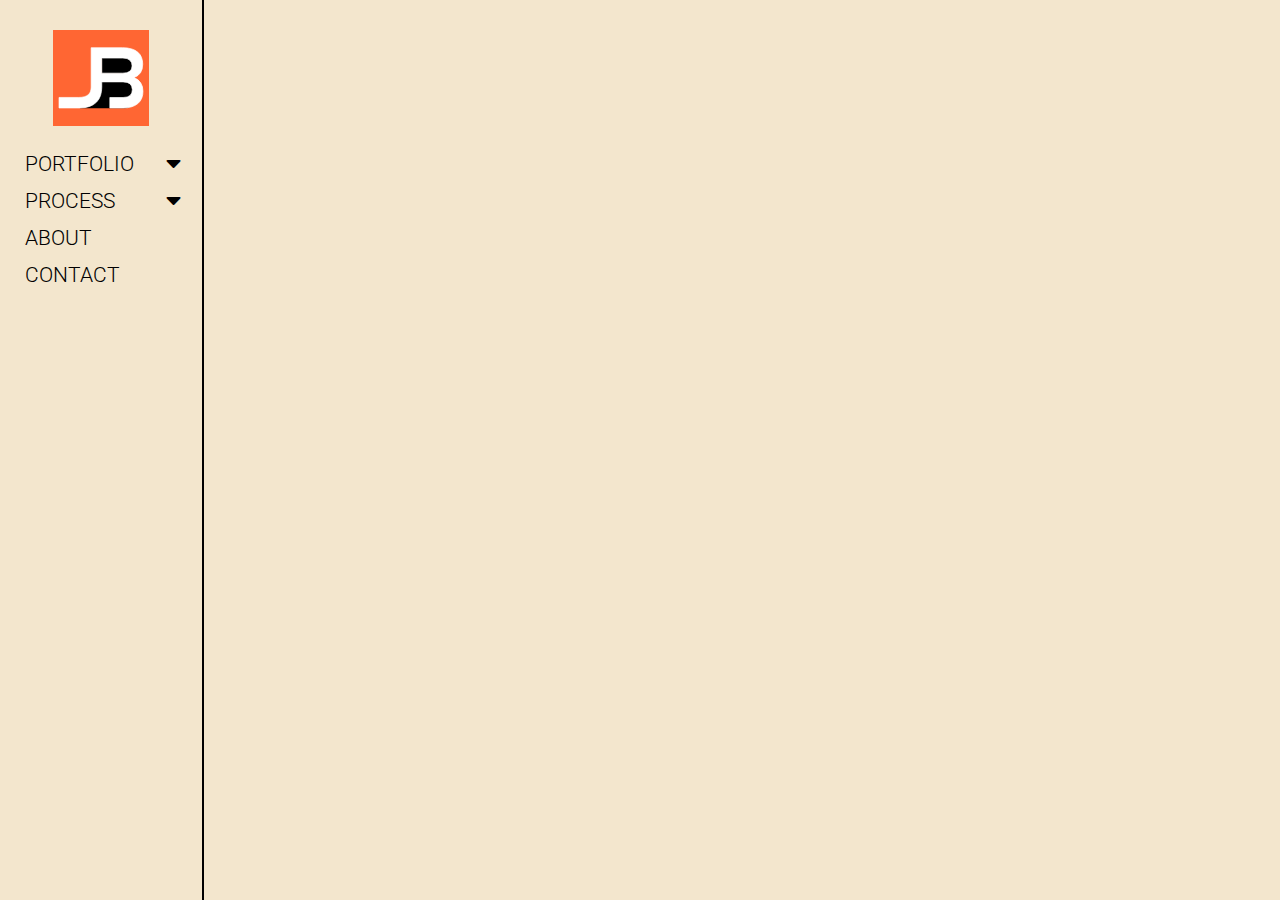
==== root/about.html @ f0c66d6f "folders" ====
<!DOCTYPE html>
<html lang="en">

<head>
    <meta charset="UTF-8">
    <title>JBERG DESIGN</title>
    <link rel="stylesheet" href="style.css">
    <link rel="stylesheet" href="https://cdnjs.cloudflare.com/ajax/libs/font-awesome/5.13.0/css/all.min.css">
    <link rel="preconnect" href="https://fonts.gstatic.com">
    <link href="https://fonts.googleapis.com/css2?family=Roboto:wght@100;300;400;700;900&display=swap" rel="stylesheet">
    <link rel="shortcut icon" type="image/x-icon" href="assets/favicon.ico">
</head>

<body>
    <header>
        <div class="sidenav">
            <img id=jbLogo src="/assets/Asset%2013.svg">
            <button class="dropdown-btn">
                <h6>PORTFOLIO</h6>
                <i class="fa fa-caret-down"></i>
            </button>
            <div class="dropdown-container">
                <a href="#">DISC TRACKER</a>
                <a href="#">CROSSFIT EQUIPMENT</a>
                <a href="#">PEN CASE</a>
                <a href="#">WOODEN FOLDING CHAIR</a>
                <a href="#">RADIO REDESIGN</a>
                <a href="#">STEAM DISHWASHER</a>
                <a href="#">AUTOMATA TOY</a>
                <a href="#">STAY AWAY (SOCIAL DISTANICING DEVICE)</a>
            </div>
            <button class="dropdown-btn">
                <h6>PROCESS</h6>
                <i class="fa fa-caret-down"></i>
            </button>
            <div class="dropdown-container">
                <a href="#">SKECTCHES</a>
                <a href="#">RENDERINGS</a>
                <a href="#">3D ANIMATIONS</a>
            </div>
            <a href="#clients">
                <h6>ABOUT</h6>
            </a>
            <a href="#clients">
                <h6>CONTACT</h6>
            </a>
        </div>
        <script src="script.js"></script>
    </header>
</body>

</html>
---- root/style.css ----
/*
colors

#ff6633     #f8af8a     #f3e6cd     #b6abce     #4e4ab1     #232e6f

*/


body {
    padding: 0px;
    margin: 0px;
    background-color: #f3e6cd;
}


#banner {
    width: 80%;
}

h1 {
    font-family: 'Roboto', sans-serif;
    font-weight: 200;
    font-size: 40pt;
}


h3 {
    font-family: 'Roboto', sans-serif;
    font-size: 20pt;
    text-decoration: none;
    color: #000000;
}

.homePhotoGrid {
    display: grid;
    grid-template-columns: 50% 50%;
}


/* Main content */
.main {
    margin-left: 15%;
    padding: 30px;
    justify-content: center;
    text-align: center;
}

.container {
    margin: 20px;
}

.container a {
    text-decoration: none;
}

.fadeImage {
    opacity: .5;
    transition: .5s ease;
    border-style: solid;
    border-width: .5px;
    border-color: #000000;
    width: 100%;
}

.fadeImage:hover {
    opacity: 1;
}

.test {
    position: relative;
    top: -50%;
    left: 50%;
    transform: translate(-50%, -50%);
    font-size: 18px;
}

.container:hover .test {
    opacity: 0;
}


/* ===== sideNav =====*/

#jbLogo {
    width: 50%;
    margin-bottom: 15px;
    margin-top: 15px;
}

h6 {
    font-size: 16pt;
    padding: 0;
    margin: 0;
    display: inline;
    font-weight: 300;
}

.sidenav {
    height: 100%;
    width: 15%;
    position: fixed;
    z-index: 1;
    top: 0;
    left: 0;
    background-color: #f3e6cd;
    border-right-style: solid;
    border-color: #000000;
    overflow-x: hidden;
    padding: 5px 5px;
    padding-top: 15px;
    border-right-style: solid;
    border-right-color: black;
    border-width: 2px;
    margin: 0px;
    text-align: center;
    justify-content: center;
}

/* Style the sidenav links and the dropdown button */
.sidenav a,
.dropdown-btn {
    padding: 6px 8px 6px 20px;
    text-decoration: none;
    font-size: 12pt;
    color: #000000;
    display: block;
    border: none;
    background: none;
    width: 100%;
    text-align: left;
    cursor: pointer;
    outline: none;
    font-family: 'Roboto', sans-serif;
}

/* On mouse-over */
.sidenav a:hover,
.dropdown-btn:hover {
    background-color: #4e4ab1;
    color: #ffffff;
}



/* Add an active class to the active dropdown button */
.active {
    background-color: #4e4ab1;
    color: #ffffff;
}

/* Dropdown container (hidden by default). Optional: add a lighter background color and some left padding to change the design of the dropdown content */
.dropdown-container {
    display: none;
    background-color: #b6abce;
    padding-left: 8px;
}

.dropdown-container a:hover {
    background-color: #4e4ab1;
    color: #ffffff;
}

/* Optional: Style the caret down icon */
.fa-caret-down {
    float: right;
    padding-right: 8px;
    font-size: 18pt;
}
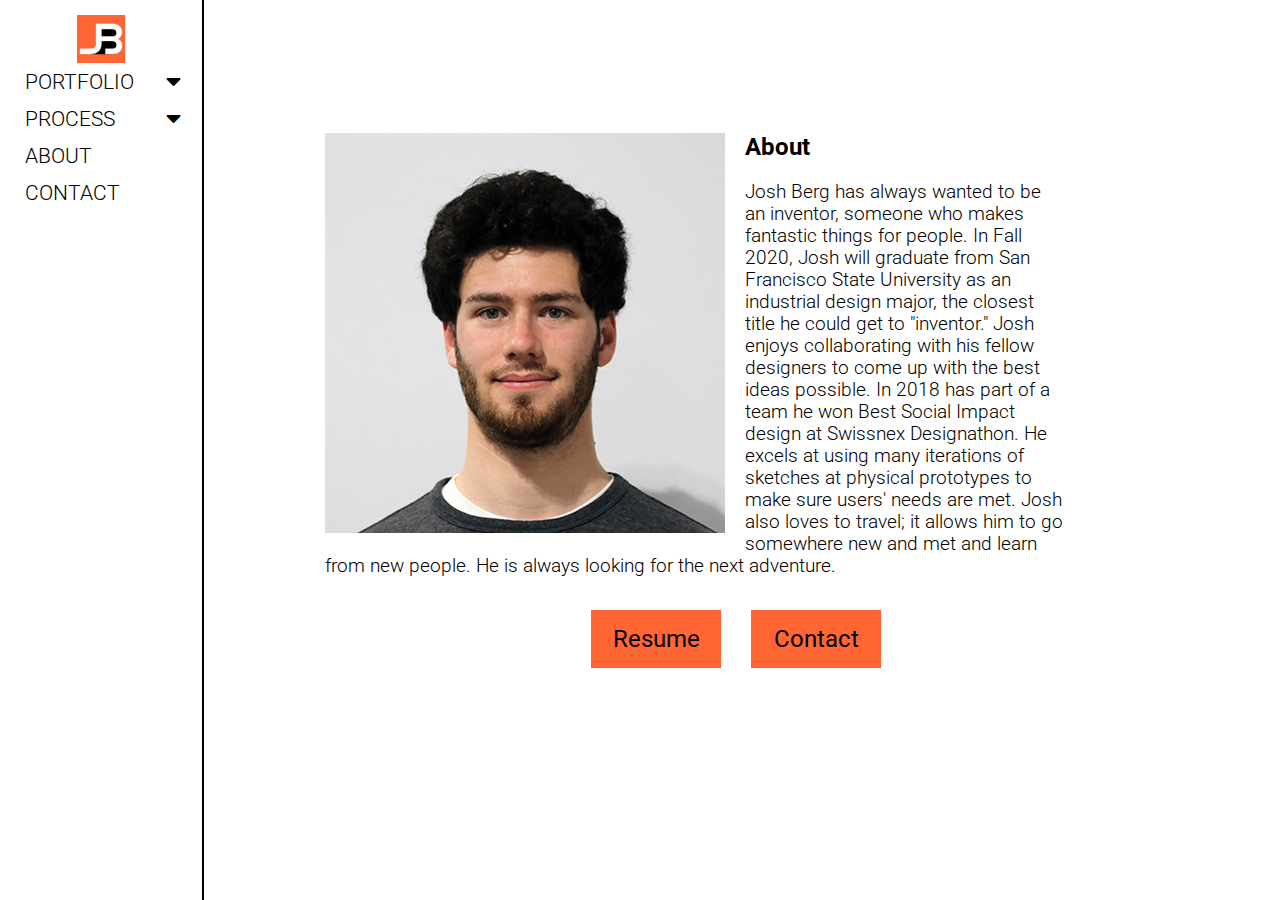
==== commit 60d70145: "all the changes" ====
--- a/root/about.html
+++ b/root/about.html
@@ -14,7 +14,9 @@
 <body>
     <header>
         <div class="sidenav">
-            <img id=jbLogo src="/assets/Asset%2013.svg">
+            <a id=jbLogo href="/index.html">
+                <img id=jbLogo src="assets/Asset%2013.svg">
+            </a>
             <button class="dropdown-btn">
                 <h6>PORTFOLIO</h6>
                 <i class="fa fa-caret-down"></i>
@@ -38,15 +40,33 @@
                 <a href="#">RENDERINGS</a>
                 <a href="#">3D ANIMATIONS</a>
             </div>
-            <a href="#clients">
+            <a href=about.html>
                 <h6>ABOUT</h6>
             </a>
-            <a href="#clients">
+            <a href="contact.html">
                 <h6>CONTACT</h6>
             </a>
         </div>
         <script src="script.js"></script>
     </header>
-</body>
+    <main class="main">
+        <div class="aboutContainer">
+            <img class="floatRight" src="assets/headshot_small-min.jpg">
+            <div>
+                <h2>About</h2>
+                <p class="copy">
+                    Josh Berg has always wanted to be an inventor, someone who makes fantastic things for people. In Fall 2020, Josh will graduate from San Francisco State University as an industrial design major, the closest title he could get to "inventor." Josh enjoys collaborating with his fellow designers to come up with the best ideas possible. In 2018 has part of a team he won Best Social Impact design at Swissnex Designathon. He excels at using many iterations of sketches at physical prototypes to make sure users' needs are met. Josh also loves to travel; it allows him to go somewhere new and met and learn from new people. He is always looking for the next adventure.
+                </p>
+                <div class="center">
+                    <a href="assets/resumeInternsip_summer2020_finalV2.pdf" download="JoshuaBergResume">
+                        Resume
+                    </a>
+                    <a href="contact.html">
+                        Contact
+                    </a>
+                </div>
+            </div>
+        </div>
+    </main>
 
-</html>
+</body></html>
--- a/root/style.css
+++ b/root/style.css
@@ -5,11 +5,17 @@
 
 */
 
+
+.copy {
+    font-family: 'Roboto', sans-serif;
+    font-weight: 300;
+    font-size: 14pt;
+}
 
 body {
     padding: 0px;
     margin: 0px;
-    background-color: #f3e6cd;
+    background-color: #ffffff;
 }
 
 
@@ -23,12 +29,52 @@
     font-size: 40pt;
 }
 
+.floatRight {
+    float: left;
+    margin-right: 20px;
+}
+
+h2 {
+    font-family: 'Roboto', sans-serif;
+    font-size: 18pt;
+    text-decoration: none;
+    color: #000000;
+}
+
 
 h3 {
     font-family: 'Roboto', sans-serif;
     font-size: 20pt;
     text-decoration: none;
     color: #000000;
+}
+
+.center {
+    display: flex;
+    align-items: center;
+    justify-content: center;
+    width: inherit;
+}
+
+.aboutContainer a {
+    width: 100px;
+    background-color: #ff6633;
+    padding: 15px;
+    margin: 15px;
+    text-align: center;
+    text-decoration: none;
+    font-family: 'Roboto', sans-serif;
+    font-size: 18pt;
+    text-decoration: none;
+    color: #000000;
+}
+
+.aboutContainer a:hover {
+    background-color: #f8af8a;
+}
+
+.aboutContainer img {
+    margin-bottom: 20px;
 }
 
 .homePhotoGrid {
@@ -36,6 +82,22 @@
     grid-template-columns: 50% 50%;
 }
 
+.aboutContainer p {
+    width: 90%;
+}
+
+.aboutContainer {
+    text-align: left;
+    justify-content: center;
+    align-items: center;
+    margin: 10%;
+}
+
+.contactContainer {
+    display: grid;
+    grid-template-columns: 50% 50%;
+    margin-top: 10%;
+}
 
 /* Main content */
 .main {
@@ -79,13 +141,8 @@
 }
 
 
-/* ===== sideNav =====*/
-
-#jbLogo {
-    width: 50%;
-    margin-bottom: 15px;
-    margin-top: 15px;
-}
+/* ======== sideNav ========*/
+
 
 h6 {
     font-size: 16pt;
@@ -102,7 +159,7 @@
     z-index: 1;
     top: 0;
     left: 0;
-    background-color: #f3e6cd;
+    background-color: #ffffff;
     border-right-style: solid;
     border-color: #000000;
     overflow-x: hidden;
@@ -117,7 +174,7 @@
 }
 
 /* Style the sidenav links and the dropdown button */
-.sidenav a,
+.sidenav a:not(#jbLogo),
 .dropdown-btn {
     padding: 6px 8px 6px 20px;
     text-decoration: none;
@@ -134,7 +191,7 @@
 }
 
 /* On mouse-over */
-.sidenav a:hover,
+.sidenav a:hover:not(#jbLogo),
 .dropdown-btn:hover {
     background-color: #4e4ab1;
     color: #ffffff;
@@ -166,3 +223,11 @@
     padding-right: 8px;
     font-size: 18pt;
 }
+
+#jbLogo {
+    display: block;
+    width: 50%;
+    margin-bottom: 15px;
+    margin-top: 15px;
+    margin: auto;
+}
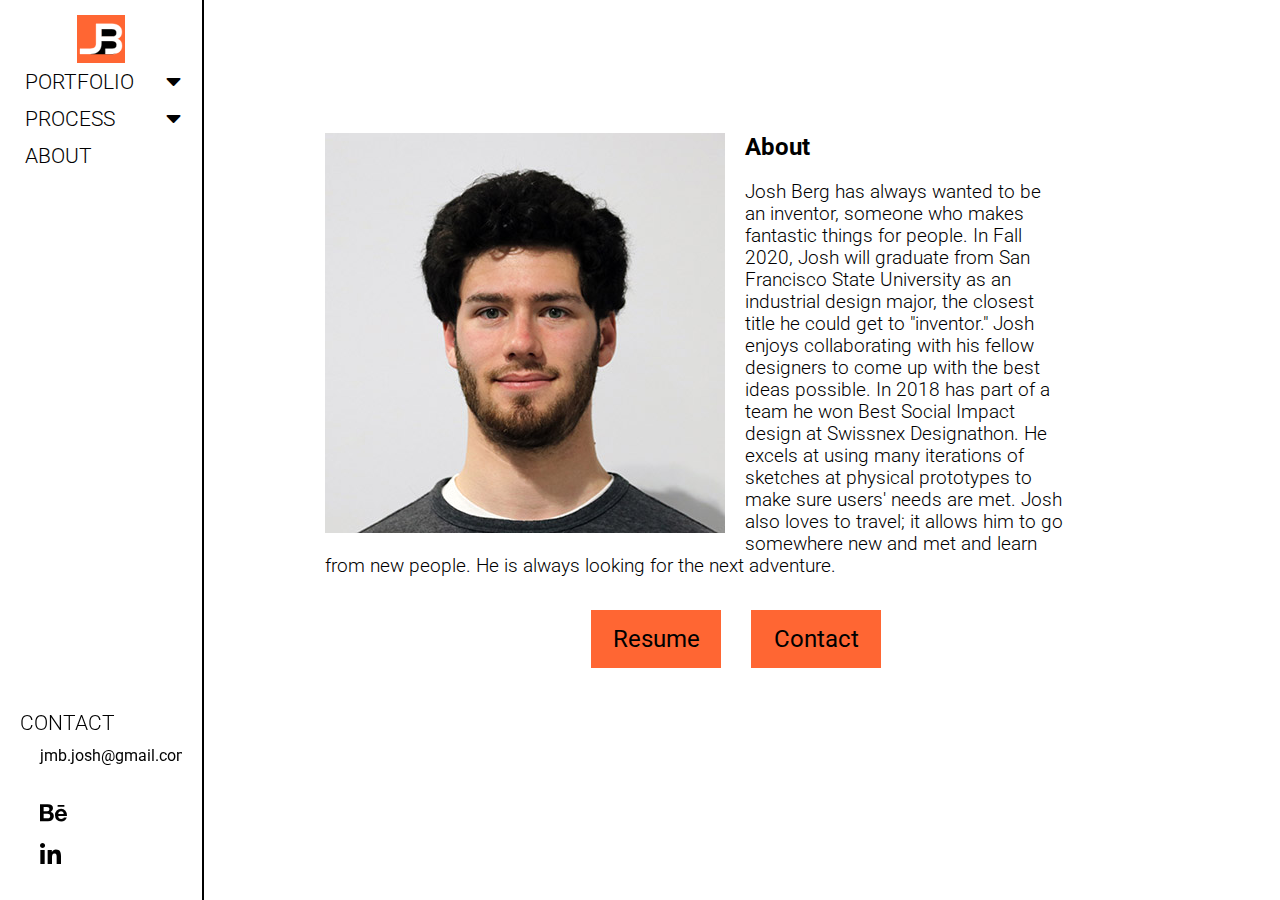
==== commit 520bc1cf: "contact" ====
--- a/root/about.html
+++ b/root/about.html
@@ -43,9 +43,14 @@
             <a href=about.html>
                 <h6>ABOUT</h6>
             </a>
-            <a href="contact.html">
+            <div id="contact">
                 <h6>CONTACT</h6>
-            </a>
+                <div id="social">
+                    <a href="mailto:jmb.josh@gmail.com"> jmb.josh@gmail.com</a> <br>
+                    <a href="https://www.behance.net/jmbjosh88c4"> <i class="fab fa-behance"></i> </a>
+                    <a href="https://www.linkedin.com/in/jmbjosh"> <i class="fab fa-linkedin-in"></i> </a>
+                </div>
+            </div>
         </div>
         <script src="script.js"></script>
     </header>
--- a/root/style.css
+++ b/root/style.css
@@ -93,11 +93,7 @@
     margin: 10%;
 }
 
-.contactContainer {
-    display: grid;
-    grid-template-columns: 50% 50%;
-    margin-top: 10%;
-}
+
 
 /* Main content */
 .main {
@@ -151,6 +147,17 @@
     display: inline;
     font-weight: 300;
 }
+
+.contact {
+    position: fixed;
+    bottom: 20px;
+    padding: 6px 8px 6px 20px;
+    font-size: 12pt;
+    color: #000000;
+    display: block;
+    font-family: 'Roboto', sans-serif;
+}
+
 
 .sidenav {
     height: 100%;
@@ -169,8 +176,6 @@
     border-right-color: black;
     border-width: 2px;
     margin: 0px;
-    text-align: center;
-    justify-content: center;
 }
 
 /* Style the sidenav links and the dropdown button */
@@ -191,7 +196,7 @@
 }
 
 /* On mouse-over */
-.sidenav a:hover:not(#jbLogo),
+.sidenav a:hover:not(#jbLogo):not(#contact a),
 .dropdown-btn:hover {
     background-color: #4e4ab1;
     color: #ffffff;
@@ -231,3 +236,36 @@
     margin-top: 15px;
     margin: auto;
 }
+
+#contact {
+    overflow-x: hidden;
+    width: 12%;
+    position: fixed;
+    bottom: 20px;
+    left: 0;
+    z-index: 1;
+    padding: 6px 8px 6px 20px;
+    font-size: 12pt;
+    color: #000000;
+    font-family: 'Roboto', sans-serif;
+}
+
+#social a {
+    width: auto;
+    padding-top: 5px;
+    display: block;
+    text-decoration: none;
+    color: #000000;
+    margin-top: 5px;
+}
+
+#social a:hover {
+    background-color: #4e4ab1;
+    color: #ffffff;
+    padding: 6px 8px 6px 20px;
+    width: 100%;
+}
+
+.fab {
+    font-size: 18pt;
+}
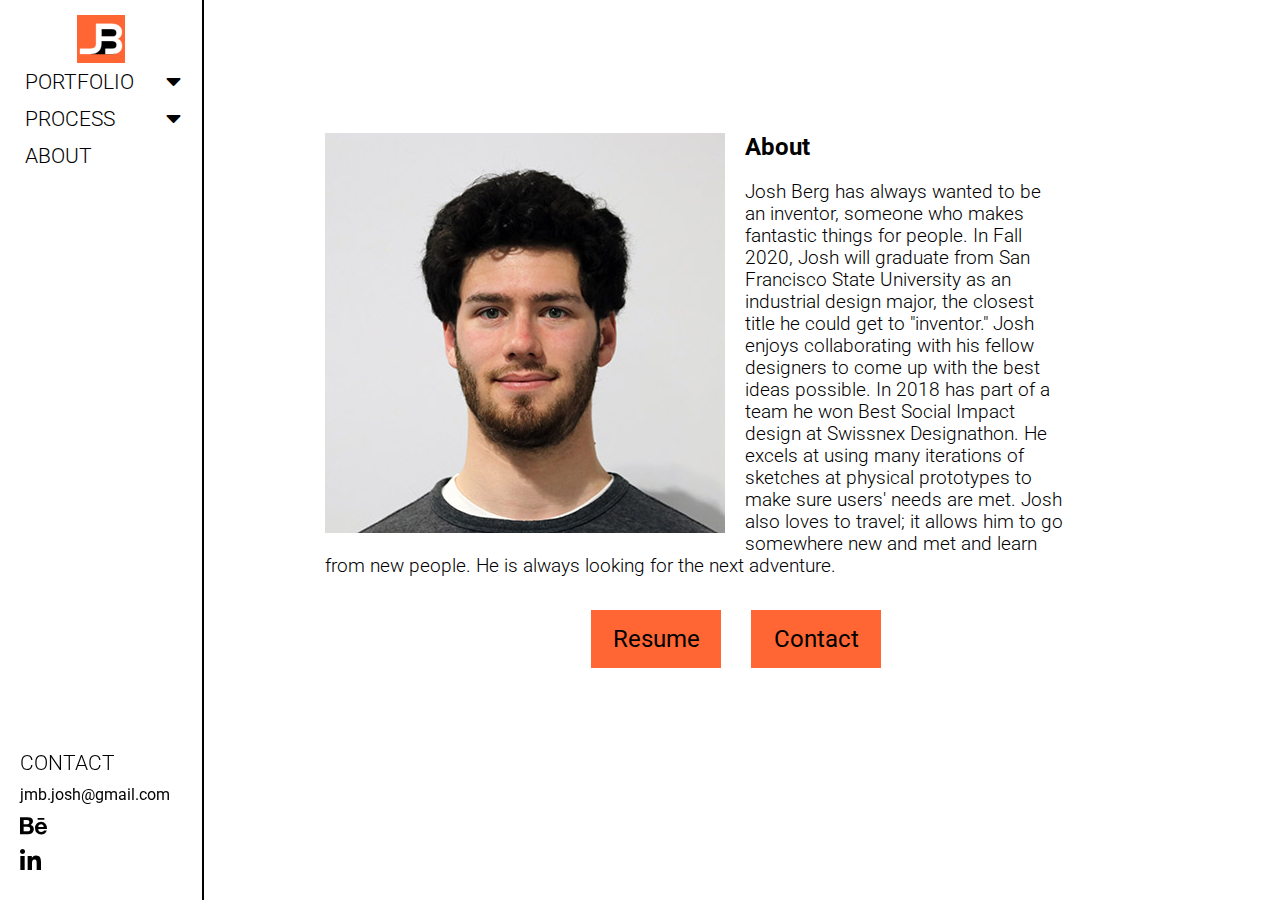
==== commit ac9ac86e: "Update about.html" ====
--- a/root/about.html
+++ b/root/about.html
@@ -43,16 +43,16 @@
             <a href=about.html>
                 <h6>ABOUT</h6>
             </a>
-            <div id="contact">
-                <h6>CONTACT</h6>
-                <div id="social">
-                    <a href="mailto:jmb.josh@gmail.com"> jmb.josh@gmail.com</a> <br>
-                    <a href="https://www.behance.net/jmbjosh88c4"> <i class="fab fa-behance"></i> </a>
-                    <a href="https://www.linkedin.com/in/jmbjosh"> <i class="fab fa-linkedin-in"></i> </a>
-                </div>
+        </div>
+        <script src="script.js"></script>
+        <div id="contact">
+            <h6>CONTACT</h6>
+            <div id="social">
+                <a href="mailto:jmb.josh@gmail.com"> jmb.josh@gmail.com</a>
+                <a href="https://www.behance.net/jmbjosh88c4"> <i class="fab fa-behance"></i> </a>
+                <a href="https://www.linkedin.com/in/jmbjosh"> <i class="fab fa-linkedin-in"></i> </a>
             </div>
         </div>
-        <script src="script.js"></script>
     </header>
     <main class="main">
         <div class="aboutContainer">
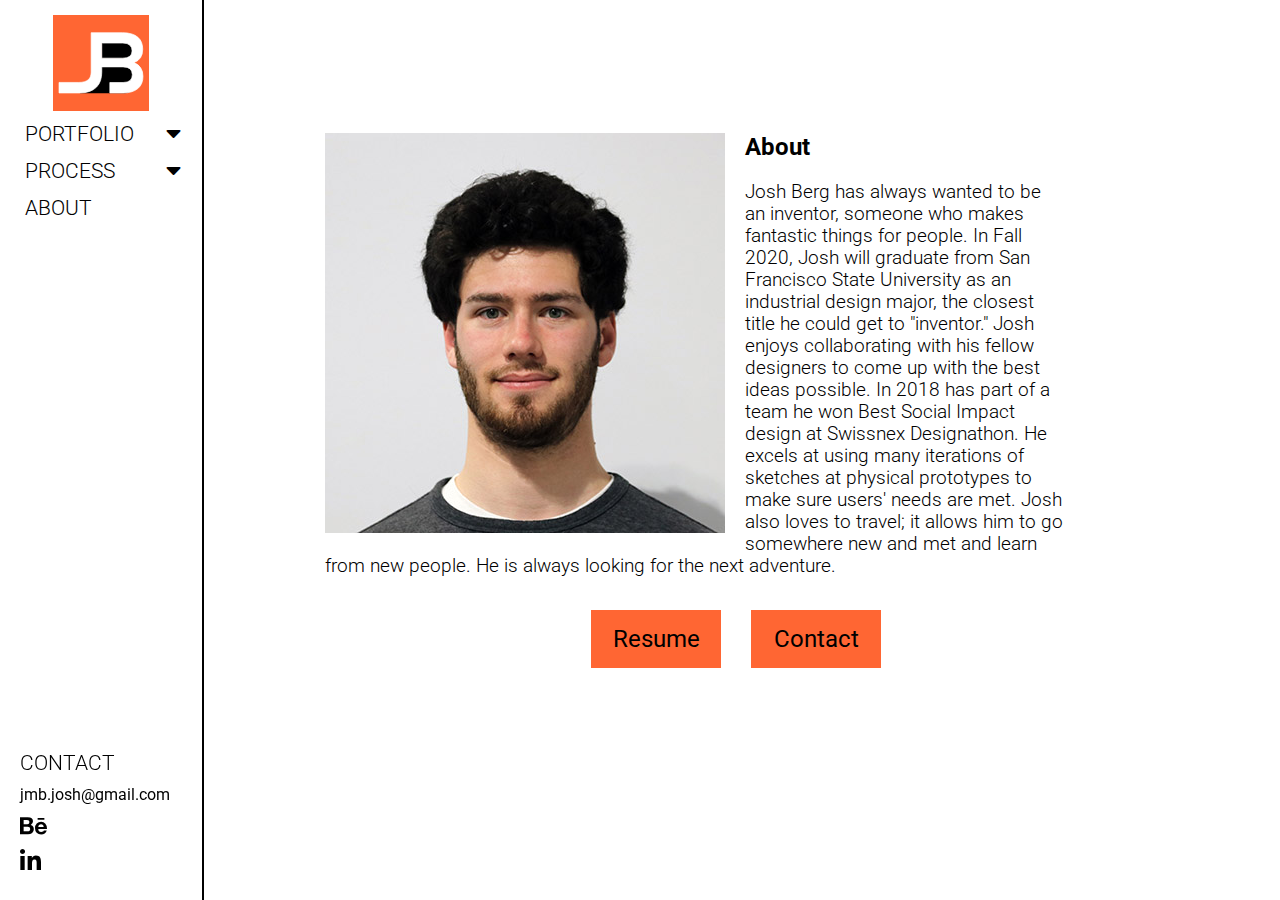
==== commit 750e6055: "rolodex" ====
--- a/root/about.html
+++ b/root/about.html
@@ -15,7 +15,7 @@
     <header>
         <div class="sidenav">
             <a id=jbLogo href="/index.html">
-                <img id=jbLogo src="assets/Asset%2013.svg">
+                <img src="assets/Asset%2013.svg">
             </a>
             <button class="dropdown-btn">
                 <h6>PORTFOLIO</h6>
--- a/root/style.css
+++ b/root/style.css
@@ -95,28 +95,20 @@
 
 
 
-/* Main content */
+
+
+/* ===== Main content ===== */
 .main {
     margin-left: 15%;
     padding: 30px;
-    justify-content: center;
     text-align: center;
 }
 
-.container {
-    margin: 20px;
-}
-
-.container a {
-    text-decoration: none;
-}
+
 
 .fadeImage {
     opacity: .5;
     transition: .5s ease;
-    border-style: solid;
-    border-width: .5px;
-    border-color: #000000;
     width: 100%;
 }
 
@@ -124,17 +116,62 @@
     opacity: 1;
 }
 
-.test {
+.container a {
+    text-decoration: none;
+}
+
+.container {
+    margin: 20px;
+}
+
+
+
+/*======Rolodex=====*/
+
+.rolodex {
     position: relative;
-    top: -50%;
-    left: 50%;
-    transform: translate(-50%, -50%);
-    font-size: 18px;
-}
-
-.container:hover .test {
-    opacity: 0;
-}
+    width: 1100px;
+    height: 400px;
+    justify-content: center;
+    text-align: center;
+
+}
+
+.rolodex .card {
+    position: absolute;
+    top: calc(50% + 10px);
+    left: 40%;
+    transform: translate(calc(20% * var(--i)), calc(-50px * var(--i))) rotate(10deg)skew(10deg, -5deg);
+    width: 350px;
+    height: 400px;
+    background: #ffffff;
+    display: flex;
+    justify-content: center;
+    align-items: center;
+    box-shadow: 25px 25px 100px rgba(0, 0, 0, 0.2);
+    z-index: calc(-1*var(--i));
+}
+
+.content img {
+    position: relative;
+    width: 100%;
+    height: 100%;
+}
+
+#backBtn {
+    position: absolute;
+    align-items: center;
+    left: 700px;
+    margin: 20px;
+}
+
+#forwardBtn {
+    position: absolute;
+    align-items: center;
+    right: 500px;
+    margin: 20px;
+}
+
 
 
 /* ======== sideNav ========*/
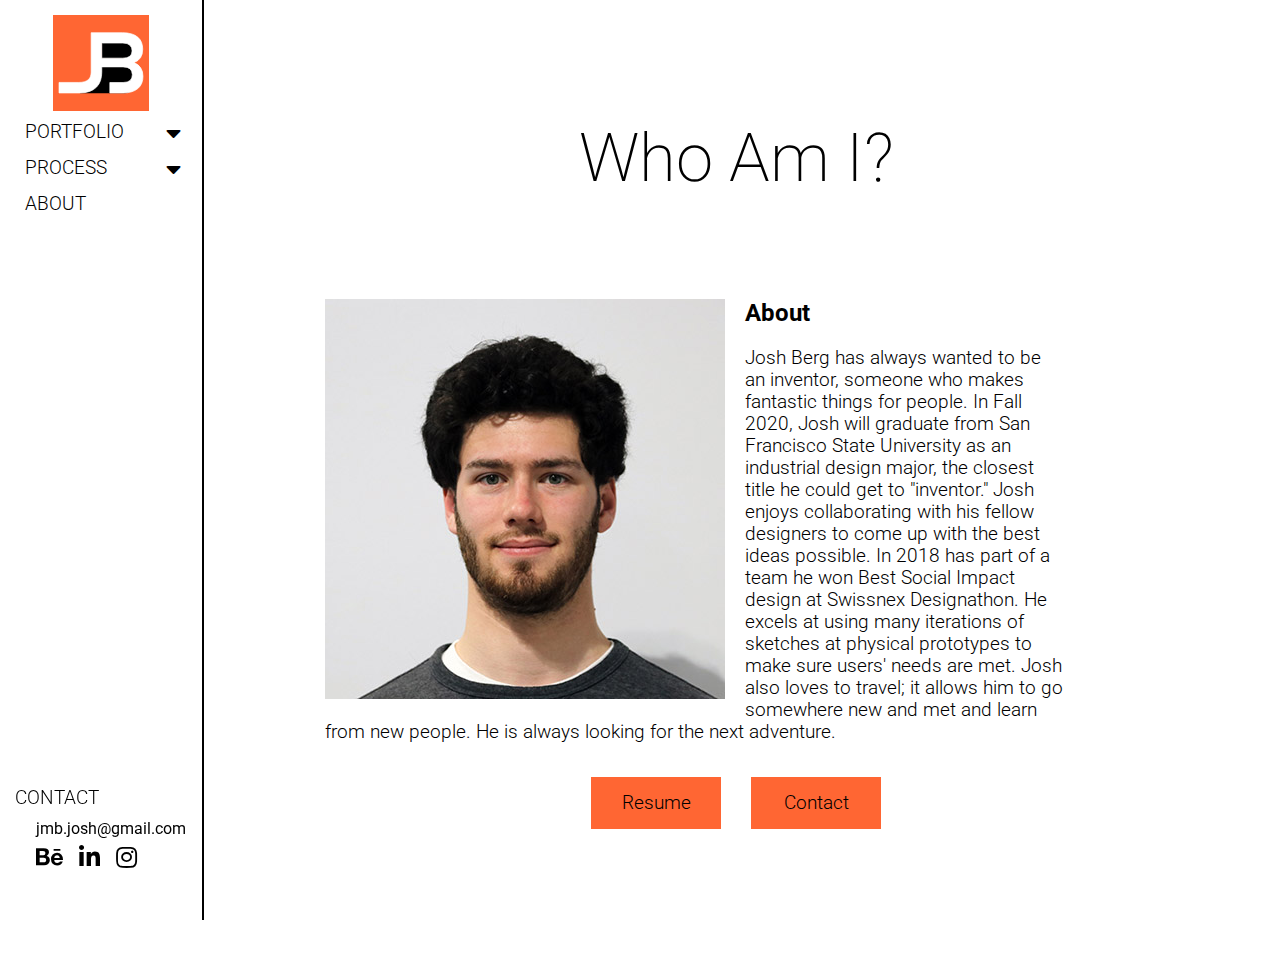
==== commit a789d596: "updates" ====
--- a/root/about.html
+++ b/root/about.html
@@ -47,14 +47,18 @@
         <script src="script.js"></script>
         <div id="contact">
             <h6>CONTACT</h6>
+            <div id="email">
+                <a href="mailto:jmb.josh@gmail.com"> jmb.josh@gmail.com</a>
+            </div>
             <div id="social">
-                <a href="mailto:jmb.josh@gmail.com"> jmb.josh@gmail.com</a>
                 <a href="https://www.behance.net/jmbjosh88c4"> <i class="fab fa-behance"></i> </a>
                 <a href="https://www.linkedin.com/in/jmbjosh"> <i class="fab fa-linkedin-in"></i> </a>
+                <a href="https://www.instagram.com/jbergdesign/"> <i class="fab fa-instagram"></i> </a>
             </div>
         </div>
     </header>
     <main class="main">
+        <h4> Who Am I? </h4>
         <div class="aboutContainer">
             <img class="floatRight" src="assets/headshot_small-min.jpg">
             <div>
@@ -62,7 +66,7 @@
                 <p class="copy">
                     Josh Berg has always wanted to be an inventor, someone who makes fantastic things for people. In Fall 2020, Josh will graduate from San Francisco State University as an industrial design major, the closest title he could get to "inventor." Josh enjoys collaborating with his fellow designers to come up with the best ideas possible. In 2018 has part of a team he won Best Social Impact design at Swissnex Designathon. He excels at using many iterations of sketches at physical prototypes to make sure users' needs are met. Josh also loves to travel; it allows him to go somewhere new and met and learn from new people. He is always looking for the next adventure.
                 </p>
-                <div class="center">
+                <div class="center copy">
                     <a href="assets/resumeInternsip_summer2020_finalV2.pdf" download="JoshuaBergResume">
                         Resume
                     </a>
--- a/root/style.css
+++ b/root/style.css
@@ -6,11 +6,25 @@
 */
 
 
+
+/*===== TEXT =====*/
+
 .copy {
     font-family: 'Roboto', sans-serif;
     font-weight: 300;
     font-size: 14pt;
-}
+    color: #000000;
+    text-decoration: none;
+}
+
+.copy a{
+     font-family: 'Roboto', sans-serif;
+    font-weight: 300;
+    font-size: 14pt;
+    color: #000000;
+    text-decoration: none;
+}
+
 
 body {
     padding: 0px;
@@ -20,33 +34,48 @@
 
 
 #banner {
-    width: 80%;
+    width: 30%;
 }
 
 h1 {
     font-family: 'Roboto', sans-serif;
+    font-weight: 500;
     font-weight: 200;
-    font-size: 40pt;
-}
+    font-size: 20pt;
+}
+
+
+
+h2 {
+    font-family: 'Roboto', sans-serif;
+    font-size: 18pt;
+    text-decoration: none;
+    color: #000000;
+}
+
+
+h3 {
+    font-family: 'Roboto', sans-serif;
+    font-weight: 300;
+    font-size: 20pt;
+    text-decoration: none;
+    color: #000000;
+}
+
+h4{
+    font-family: 'Roboto', sans-serif;
+    font-weight: 500;
+    font-weight: 200;
+    font-size: 50pt;
+}
+
+
+
+/*===== LAYOUT =====*/
 
 .floatRight {
     float: left;
     margin-right: 20px;
-}
-
-h2 {
-    font-family: 'Roboto', sans-serif;
-    font-size: 18pt;
-    text-decoration: none;
-    color: #000000;
-}
-
-
-h3 {
-    font-family: 'Roboto', sans-serif;
-    font-size: 20pt;
-    text-decoration: none;
-    color: #000000;
 }
 
 .center {
@@ -63,10 +92,6 @@
     margin: 15px;
     text-align: center;
     text-decoration: none;
-    font-family: 'Roboto', sans-serif;
-    font-size: 18pt;
-    text-decoration: none;
-    color: #000000;
 }
 
 .aboutContainer a:hover {
@@ -75,11 +100,6 @@
 
 .aboutContainer img {
     margin-bottom: 20px;
-}
-
-.homePhotoGrid {
-    display: grid;
-    grid-template-columns: 50% 50%;
 }
 
 .aboutContainer p {
@@ -97,7 +117,7 @@
 
 
 
-/* ===== Main content ===== */
+/* ===== HOMEPAGE content ===== */
 .main {
     margin-left: 15%;
     padding: 30px;
@@ -105,17 +125,6 @@
 }
 
 
-
-.fadeImage {
-    opacity: .5;
-    transition: .5s ease;
-    width: 100%;
-}
-
-.fadeImage:hover {
-    opacity: 1;
-}
-
 .container a {
     text-decoration: none;
 }
@@ -130,8 +139,9 @@
 
 .rolodex {
     position: relative;
-    width: 1100px;
-    height: 400px;
+    top:450px;
+    width: 50%;
+    height: auto;
     justify-content: center;
     text-align: center;
 
@@ -139,11 +149,11 @@
 
 .rolodex .card {
     position: absolute;
-    top: calc(50% + 10px);
-    left: 40%;
+    top: calc(50%);
+    left: 60%;
     transform: translate(calc(20% * var(--i)), calc(-50px * var(--i))) rotate(10deg)skew(10deg, -5deg);
-    width: 350px;
-    height: 400px;
+    width: 65%;
+    height: 65%;
     background: #ffffff;
     display: flex;
     justify-content: center;
@@ -159,26 +169,35 @@
 }
 
 #backBtn {
+    top: 500px;
+    font-size: 40pt;
+    border: none;
+    background-color: rgba(255,255,255,0);
     position: absolute;
     align-items: center;
-    left: 700px;
+    left: 30%;
     margin: 20px;
 }
 
 #forwardBtn {
+    top: 500px;
+    font-size: 40pt;
+    border: none;
+    background-color: rgba(255,255,255,0);
     position: absolute;
     align-items: center;
-    right: 500px;
+    right: 10%;
     margin: 20px;
 }
 
 
 
+
+
 /* ======== sideNav ========*/
 
-
 h6 {
-    font-size: 16pt;
+    font-size: 14pt;
     padding: 0;
     margin: 0;
     display: inline;
@@ -269,38 +288,53 @@
 #jbLogo {
     display: block;
     width: 50%;
-    margin-bottom: 15px;
+    margin-bottom: 30px;
     margin-top: 15px;
     margin: auto;
 }
 
 #contact {
-    overflow-x: hidden;
-    width: 12%;
+    margin-left: 15px;
+    display: block;
     position: fixed;
-    bottom: 20px;
-    left: 0;
+    bottom: 30px;
     z-index: 1;
-    padding: 6px 8px 6px 20px;
     font-size: 12pt;
     color: #000000;
     font-family: 'Roboto', sans-serif;
+}
+
+#email{
+    margin-top: 10px;
+}
+#email a{
+    color: #000000;
+    padding: 5px 6px 5px 6px;
+    margin-left: 15px;
+    text-decoration: none;
+}
+
+#email a:hover{
+     background-color: #4e4ab1;
+    color: #ffffff;
+}
+
+#social{
+    margin-left: 15px;
+    margin-top: 7px;
 }
 
 #social a {
     width: auto;
-    padding-top: 5px;
-    display: block;
-    text-decoration: none;
-    color: #000000;
-    margin-top: 5px;
-}
-
-#social a:hover {
+    padding: 10px 6px 5px 6px;
+    display: inline;
+    text-decoration: none;
+    color: #000000;
+}
+
+#social a:hover  {
     background-color: #4e4ab1;
     color: #ffffff;
-    padding: 6px 8px 6px 20px;
-    width: 100%;
 }
 
 .fab {
